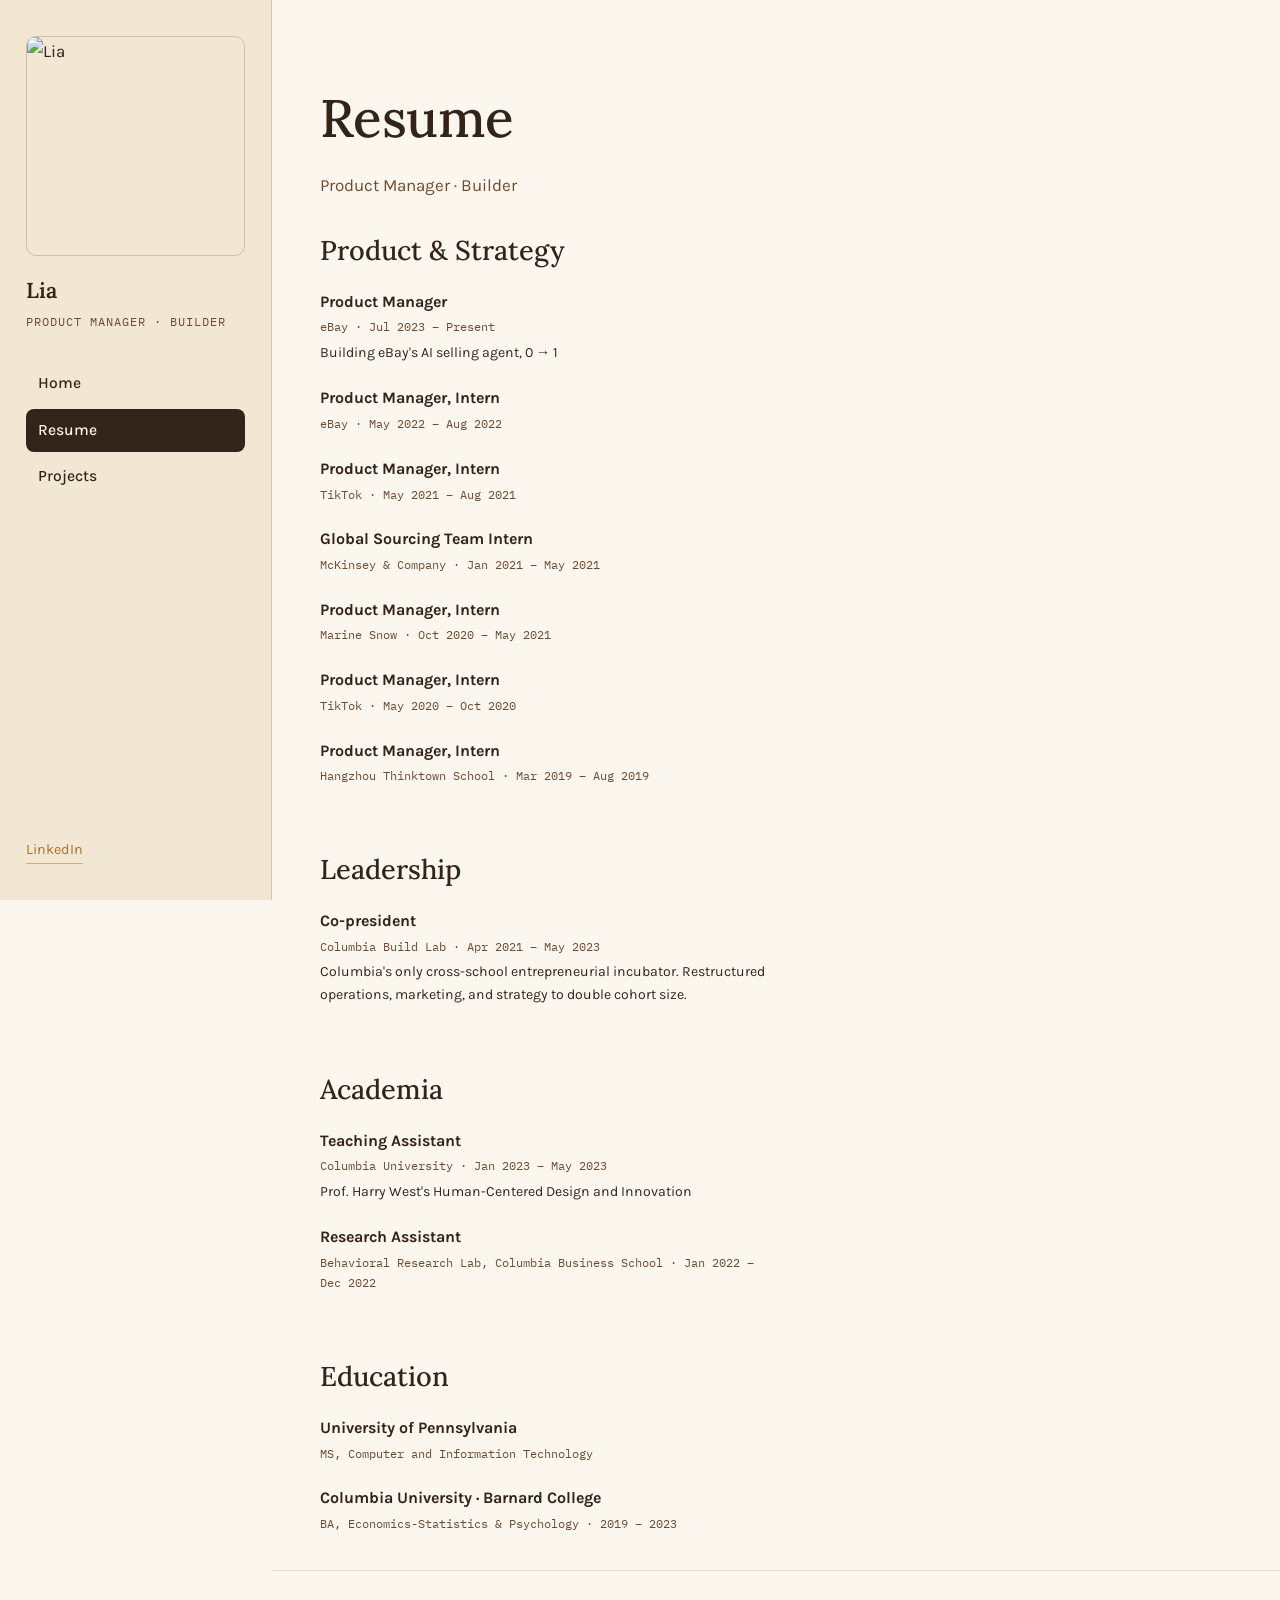
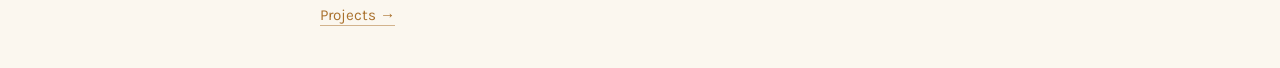
==== resume.html @ 02648bd3 "Add files via upload" ====
<!DOCTYPE html>
<html lang="en">
<head>
  <meta charset="UTF-8" />
  <meta name="viewport" content="width=device-width, initial-scale=1.0" />
  <title>Resume · Lia</title>
  <meta name="description" content="Lia's resume — product, leadership, research, and education." />
  <link rel="preconnect" href="https://fonts.googleapis.com" />
  <link rel="preconnect" href="https://fonts.gstatic.com" crossorigin />
  <link href="https://fonts.googleapis.com/css2?family=Lora:ital,wght@0,400;0,500;0,600;1,400&family=Karla:wght@400;500;700&family=IBM+Plex+Mono:wght@400;500&display=swap" rel="stylesheet" />
  <link rel="stylesheet" href="styles.css" />
</head>
<body>

  <aside class="sidebar">
    <img class="photo" src="images/lia.jpg" alt="Lia" />
    <a class="wordmark" href="index.html">Lia</a>
    <p class="role-line">Product Manager · Builder</p>
    <nav class="side-nav" aria-label="Main">
      <a href="index.html">Home</a>
      <a href="resume.html" aria-current="page">Resume</a>
      <a href="index.html#work">Projects</a>
    </nav>
    <div class="side-contact">
      <a href="https://www.linkedin.com/in/lia-ma-147604194/" target="_blank" rel="noopener">LinkedIn</a>
    </div>
  </aside>

  <main>
    <div class="case-hero resume-hero">
      <h1>Resume</h1>
      <p class="lede" style="color: var(--cocoa);">Product Manager · Builder</p>
    </div>

    <section class="resume-section reveal">
      <h2 class="resume-title">Product &amp; Strategy</h2>

      <div class="resume-entry">
        <h3>Product Manager</h3>
        <p class="entry-meta">eBay · Jul 2023 – Present</p>
        <p class="entry-note">Building eBay's AI selling agent, 0 → 1</p>
      </div>

      <div class="resume-entry">
        <h3>Product Manager, Intern</h3>
        <p class="entry-meta">eBay · May 2022 – Aug 2022</p>
      </div>

      <div class="resume-entry">
        <h3>Product Manager, Intern</h3>
        <p class="entry-meta">TikTok · May 2021 – Aug 2021</p>
      </div>

      <div class="resume-entry">
        <h3>Global Sourcing Team Intern</h3>
        <p class="entry-meta">McKinsey &amp; Company · Jan 2021 – May 2021</p>
      </div>

      <div class="resume-entry">
        <h3>Product Manager, Intern</h3>
        <p class="entry-meta">Marine Snow · Oct 2020 – May 2021</p>
      </div>

      <div class="resume-entry">
        <h3>Product Manager, Intern</h3>
        <p class="entry-meta">TikTok · May 2020 – Oct 2020</p>
      </div>

      <div class="resume-entry">
        <h3>Product Manager, Intern</h3>
        <p class="entry-meta">Hangzhou Thinktown School · Mar 2019 – Aug 2019</p>
      </div>
    </section>

    <section class="resume-section reveal">
      <h2 class="resume-title">Leadership</h2>

      <div class="resume-entry">
        <h3>Co-president</h3>
        <p class="entry-meta">Columbia Build Lab · Apr 2021 – May 2023</p>
        <p class="entry-note">Columbia's only cross-school entrepreneurial incubator. Restructured operations, marketing, and strategy to double cohort size.</p>
      </div>
    </section>

    <section class="resume-section reveal">
      <h2 class="resume-title">Academia</h2>

      <div class="resume-entry">
        <h3>Teaching Assistant</h3>
        <p class="entry-meta">Columbia University · Jan 2023 – May 2023</p>
        <p class="entry-note">Prof. Harry West's Human-Centered Design and Innovation</p>
      </div>

      <div class="resume-entry">
        <h3>Research Assistant</h3>
        <p class="entry-meta">Behavioral Research Lab, Columbia Business School · Jan 2022 – Dec 2022</p>
      </div>
    </section>

    <section class="resume-section reveal">
      <h2 class="resume-title">Education</h2>

      <div class="resume-entry">
        <h3>University of Pennsylvania</h3>
        <p class="entry-meta">MS, Computer and Information Technology</p>
      </div>

      <div class="resume-entry">
        <h3>Columbia University · Barnard College</h3>
        <p class="entry-meta">BA, Economics-Statistics &amp; Psychology · 2019 – 2023</p>
      </div>
    </section>

    <footer class="site-footer">
      <div>
        <a href="index.html#work">Projects →</a>
      </div>
      </footer>
  </main>

  <script src="script.js"></script>
</body>
</html>
---- styles.css ----
/* ============================================================
   Lia — personal site (v2: sidebar structure, warm identity)
   Palette: warm paper, butter, cocoa, dark-chocolate ink, caramel
   Rule: caramel = clickable. Nothing else gets the accent.
   Type: Lora (display) · Karla (body) · IBM Plex Mono (labels)
   Signature: recipe-card project framing
   ============================================================ */

:root {
  --paper: #FBF7EF;
  --butter: #F1E7D3;
  --cocoa: #6E4B33;
  --ink: #33241A;
  --caramel: #A9702C;

  --font-display: "Lora", Georgia, serif;
  --font-body: "Karla", "Helvetica Neue", sans-serif;
  --font-mono: "IBM Plex Mono", ui-monospace, monospace;

  --measure: 62ch;
  --pad: clamp(1.25rem, 4vw, 3rem);
  --sidebar-w: 17rem;
}

* { box-sizing: border-box; }

html { scroll-behavior: smooth; }

body {
  margin: 0;
  background: var(--paper);
  color: var(--ink);
  font-family: var(--font-body);
  font-size: 1.0625rem;
  line-height: 1.65;
  -webkit-font-smoothing: antialiased;
  display: grid;
  grid-template-columns: var(--sidebar-w) minmax(0, 1fr);
  min-height: 100vh;
}

/* ---------- sidebar ---------- */

.sidebar {
  background: var(--butter);
  border-right: 1px solid rgba(110, 75, 51, 0.22);
  padding: 2.25rem 1.6rem;
  position: sticky;
  top: 0;
  height: 100vh;
  display: flex;
  flex-direction: column;
  gap: 1.4rem;
}

.sidebar .photo {
  width: 100%;
  aspect-ratio: 1 / 1;
  border-radius: 10px;
  border: 1px solid rgba(110, 75, 51, 0.25);
  object-fit: cover;
  display: block;
}

.photo-placeholder {
  width: 100%;
  aspect-ratio: 1 / 1;
  border-radius: 10px;
  border: 1px dashed rgba(110, 75, 51, 0.45);
  background:
    radial-gradient(ellipse at 30% 25%, rgba(169, 112, 44, 0.16), transparent 55%),
    radial-gradient(ellipse at 70% 75%, rgba(110, 75, 51, 0.14), transparent 55%),
    var(--paper);
  display: grid;
  place-items: center;
  font-family: var(--font-mono);
  font-size: 0.75rem;
  color: var(--cocoa);
  text-align: center;
  padding: 0.75rem;
}

.sidebar .wordmark {
  font-family: var(--font-display);
  font-weight: 600;
  font-size: 1.35rem;
  color: var(--ink);
  text-decoration: none;
  line-height: 1.2;
}

.sidebar .role-line {
  font-family: var(--font-mono);
  font-size: 0.72rem;
  text-transform: uppercase;
  letter-spacing: 0.09em;
  color: var(--cocoa);
  margin: -0.9rem 0 0;
  line-height: 1.7;
}

.side-nav {
  display: flex;
  flex-direction: column;
  gap: 0.2rem;
  margin-top: 0.5rem;
}

.side-nav a {
  font-family: var(--font-body);
  font-weight: 500;
  font-size: 0.98rem;
  color: var(--ink);
  text-decoration: none;
  padding: 0.55rem 0.8rem;
  border-radius: 8px;
}

.side-nav a:hover { background: rgba(110, 75, 51, 0.10); }

.side-nav a[aria-current="page"],
.side-nav a.active {
  background: var(--ink);
  color: var(--paper);
}

.sidebar .side-contact {
  margin-top: auto;
  font-size: 0.9rem;
  display: flex;
  flex-direction: column;
  gap: 0.4rem;
}

/* ---------- links: the accent rule ---------- */

a { color: var(--caramel); }

main a:not(.recipe-card):not(.card-cta) {
  color: var(--caramel);
  text-decoration: none;
  border-bottom: 1px solid rgba(169, 112, 44, 0.5);
  padding-bottom: 1px;
}

main a:not(.recipe-card):hover { border-bottom-color: var(--caramel); }

.side-contact a {
  color: var(--caramel);
  text-decoration: none;
  border-bottom: 1px solid rgba(169, 112, 44, 0.5);
  align-self: flex-start;
  padding-bottom: 1px;
}

a:focus-visible {
  outline: 2px solid var(--caramel);
  outline-offset: 3px;
  border-radius: 2px;
}

/* ---------- main column ---------- */

main { min-width: 0; }

.hero {
  padding: clamp(2.5rem, 5vw, 4rem) var(--pad) clamp(1.5rem, 3vw, 2.25rem);
  max-width: 56rem;
}

.eyebrow {
  font-family: var(--font-mono);
  font-size: 0.78rem;
  text-transform: uppercase;
  letter-spacing: 0.14em;
  color: var(--cocoa);
  margin: 0 0 1.25rem;
}

h1 {
  font-family: var(--font-display);
  font-weight: 500;
  font-size: clamp(2rem, 4.5vw, 3.3rem);
  line-height: 1.12;
  margin: 0 0 1.5rem;
  letter-spacing: -0.01em;
}

h1 em { font-style: italic; color: var(--cocoa); }

.hero h1 { font-size: clamp(2.4rem, 5vw, 3.9rem); }

.hero .lede,
.hero .reach-out {
  font-size: 1.05rem;
  color: var(--ink);
  max-width: 52ch;
  margin: 0 0 1.1rem;
}

/* ---------- sections ---------- */

section { padding: clamp(2.25rem, 5vw, 4rem) var(--pad); }

.section-label {
  font-family: var(--font-mono);
  font-size: 0.78rem;
  text-transform: uppercase;
  letter-spacing: 0.14em;
  color: var(--cocoa);
  margin: 0 0 2rem;
  display: flex;
  align-items: center;
  gap: 0.9rem;
}

h2 {
  font-family: var(--font-display);
  font-weight: 500;
  font-size: clamp(1.5rem, 3vw, 2.1rem);
  line-height: 1.2;
  margin: 0 0 1rem;
}

h3 {
  font-family: var(--font-display);
  font-weight: 600;
  font-size: 1.25rem;
  margin: 2.25rem 0 0.6rem;
}

p, li { max-width: var(--measure); }

.about p { font-size: 1.08rem; }

/* ---------- recipe cards (signature) ---------- */

.cards {
  display: grid;
  grid-template-columns: repeat(auto-fill, 10.5rem);
  gap: 1.5rem;
  max-width: 68rem;
}

.recipe-card {
  display: block;
  text-decoration: none;
  color: inherit;
  transition: transform 180ms ease;
}

.recipe-card:hover,
.recipe-card:focus-visible {
  transform: translateY(-3px);
}

.card-thumb {
  aspect-ratio: 1 / 1;
  border-radius: 8px;
  border: 1px dashed rgba(110, 75, 51, 0.45);
  background:
    radial-gradient(ellipse at 25% 30%, rgba(169, 112, 44, 0.16), transparent 55%),
    radial-gradient(ellipse at 75% 70%, rgba(110, 75, 51, 0.14), transparent 55%),
    var(--paper);
  display: grid;
  place-items: center;
  font-family: var(--font-mono);
  font-size: 0.78rem;
  color: var(--cocoa);
  text-align: center;
  padding: 0.75rem;
  margin-bottom: 0.7rem;
  border-style: solid;
}

.card-thumb img {
  width: 100%;
  height: 100%;
  object-fit: cover;
  border-radius: 8px;
  display: block;
}

.card-category {
  font-family: var(--font-mono);
  font-size: 0.72rem;
  text-transform: uppercase;
  letter-spacing: 0.12em;
  color: var(--cocoa);
  margin: 0 0 0.3rem;
}

.section-sub {
  color: var(--cocoa);
  font-size: 1.02rem;
  margin: -1.25rem 0 2rem;
  max-width: 52ch;
}

.recipe-card h3 { margin: 0; font-size: 1rem; }

.recipe-meta {
  border-top: 1px dashed rgba(110, 75, 51, 0.4);
  padding-top: 1rem;
  display: grid;
  gap: 0.35rem;
  font-family: var(--font-mono);
  font-size: 0.78rem;
  color: var(--cocoa);
}

.recipe-meta span b {
  font-weight: 500;
  color: var(--ink);
  text-transform: uppercase;
  letter-spacing: 0.08em;
  margin-right: 0.4rem;
}

.card-cta {
  display: inline-block;
  margin-top: 1.2rem;
  font-family: var(--font-mono);
  font-size: 0.8rem;
  text-transform: uppercase;
  letter-spacing: 0.08em;
  color: var(--caramel);
  border-bottom: 1px solid var(--caramel);
  padding-bottom: 2px;
}

/* ---------- case study layout ---------- */

.case-hero {
  padding: clamp(3rem, 7vw, 5.5rem) var(--pad) clamp(1.75rem, 4vw, 2.5rem);
}

.case-layout {
  padding: 0 var(--pad) clamp(3rem, 6vw, 4.5rem);
  max-width: 52rem;
}

.recipe-aside {
  align-self: start;
  position: sticky;
  top: 1.5rem;
  background: var(--butter);
  border: 1px solid rgba(110, 75, 51, 0.25);
  border-radius: 10px;
  padding: 1.5rem;
}

.recipe-aside h4 {
  font-family: var(--font-display);
  font-size: 1.05rem;
  margin: 0 0 1rem;
}

.recipe-aside dl { margin: 0; font-size: 0.9rem; }

.recipe-aside dt {
  font-family: var(--font-mono);
  font-size: 0.72rem;
  text-transform: uppercase;
  letter-spacing: 0.1em;
  color: var(--cocoa);
  margin-top: 1rem;
}

.recipe-aside dt:first-child { margin-top: 0; }

.recipe-aside dd { margin: 0.25rem 0 0; color: var(--ink); }

.back-link {
  display: inline-block;
  font-family: var(--font-mono);
  font-size: 0.8rem;
  text-transform: uppercase;
  letter-spacing: 0.08em;
  margin-bottom: 1.5rem;
}

/* ---------- resume (compact, scannable) ---------- */

.resume-hero { padding-bottom: 0.25rem; }
.resume-hero .lede { margin: 0; }

.resume-section {
  max-width: 46rem;
  padding-top: 1.9rem;
  padding-bottom: 0.9rem;
}

.resume-title {
  font-family: var(--font-display);
  font-weight: 500;
  font-size: clamp(1.35rem, 2.2vw, 1.7rem);
  margin: 0 0 1.4rem;
}

.resume-entry { margin: 0 0 1.35rem; }

.resume-entry h3 {
  font-family: var(--font-body);
  font-weight: 700;
  font-size: 1rem;
  margin: 0 0 0.15rem;
}

.resume-entry .entry-meta {
  font-family: var(--font-mono);
  font-size: 0.76rem;
  color: var(--cocoa);
  margin: 0 0 0.2rem;
}

.resume-entry .entry-note {
  margin: 0;
  color: var(--ink);
  font-size: 0.88rem;
}

/* ---------- images / placeholders ---------- */

figure { margin: 2.25rem 0; max-width: 100%; }

figure img {
  width: 100%;
  border-radius: 8px;
  border: 1px solid rgba(110, 75, 51, 0.2);
  display: block;
}

figcaption {
  font-family: var(--font-mono);
  font-size: 0.75rem;
  color: var(--cocoa);
  margin-top: 0.6rem;
}

.img-placeholder {
  aspect-ratio: 16 / 9;
  border-radius: 8px;
  border: 1px dashed rgba(110, 75, 51, 0.45);
  background:
    radial-gradient(ellipse at 25% 30%, rgba(169, 112, 44, 0.16), transparent 55%),
    radial-gradient(ellipse at 75% 70%, rgba(110, 75, 51, 0.14), transparent 55%),
    var(--butter);
  display: grid;
  place-items: center;
  font-family: var(--font-mono);
  font-size: 0.8rem;
  color: var(--cocoa);
  text-align: center;
  padding: 1rem;
}

/* ---------- writing / footer ---------- */

.writing-note {
  background: var(--butter);
  border-left: 3px solid var(--cocoa);
  padding: 1.4rem 1.6rem;
  border-radius: 0 8px 8px 0;
  max-width: 46rem;
}

.writing-note p { margin: 0 0 0.75rem; }
.writing-note p:last-child { margin: 0; }

.site-footer {
  border-top: 1px solid rgba(51, 36, 26, 0.12);
  padding: 2rem var(--pad) 2.5rem;
  display: flex;
  flex-wrap: wrap;
  gap: 1rem 2rem;
  justify-content: space-between;
  align-items: baseline;
  font-size: 0.95rem;
  color: var(--cocoa);
}

.site-footer a {
  color: var(--caramel);
  text-decoration: none;
  border-bottom: 1px solid rgba(169, 112, 44, 0.5);
  margin-right: 1.25rem;
}

/* ---------- reveal animation (respects reduced motion) ---------- */

.reveal {
  opacity: 0;
  transform: translateY(14px);
  transition: opacity 500ms ease, transform 500ms ease;
}

.reveal.visible { opacity: 1; transform: none; }

@media (prefers-reduced-motion: reduce) {
  html { scroll-behavior: auto; }
  .reveal { opacity: 1; transform: none; transition: none; }
  .recipe-card { transition: none; }
}

/* ---------- status pill ---------- */

.pill {
  display: inline-block;
  font-family: var(--font-mono);
  font-size: 0.72rem;
  text-transform: uppercase;
  letter-spacing: 0.08em;
  padding: 0.25rem 0.7rem;
  border-radius: 999px;
  border: 1px solid var(--cocoa);
  color: var(--cocoa);
  margin-bottom: 1rem;
}

/* ---------- mobile: sidebar becomes top block ---------- */

@media (max-width: 52rem) {
  body { grid-template-columns: 1fr; }

  .sidebar {
    position: static;
    height: auto;
    flex-direction: row;
    flex-wrap: wrap;
    align-items: center;
    gap: 0.9rem 1.1rem;
    padding: 1.25rem var(--pad);
    border-right: none;
    border-bottom: 1px solid rgba(110, 75, 51, 0.22);
  }

  .sidebar .photo,
  .photo-placeholder {
    width: 3.25rem;
    aspect-ratio: 1 / 1;
    font-size: 0;
    padding: 0;
  }

  .sidebar .role-line { display: none; }

  .side-nav {
    flex-direction: row;
    flex-wrap: wrap;
    width: 100%;
    margin-top: 0;
    gap: 0.15rem;
  }

  .side-nav a { padding: 0.4rem 0.7rem; font-size: 0.92rem; }

  .sidebar .side-contact { display: none; }
}
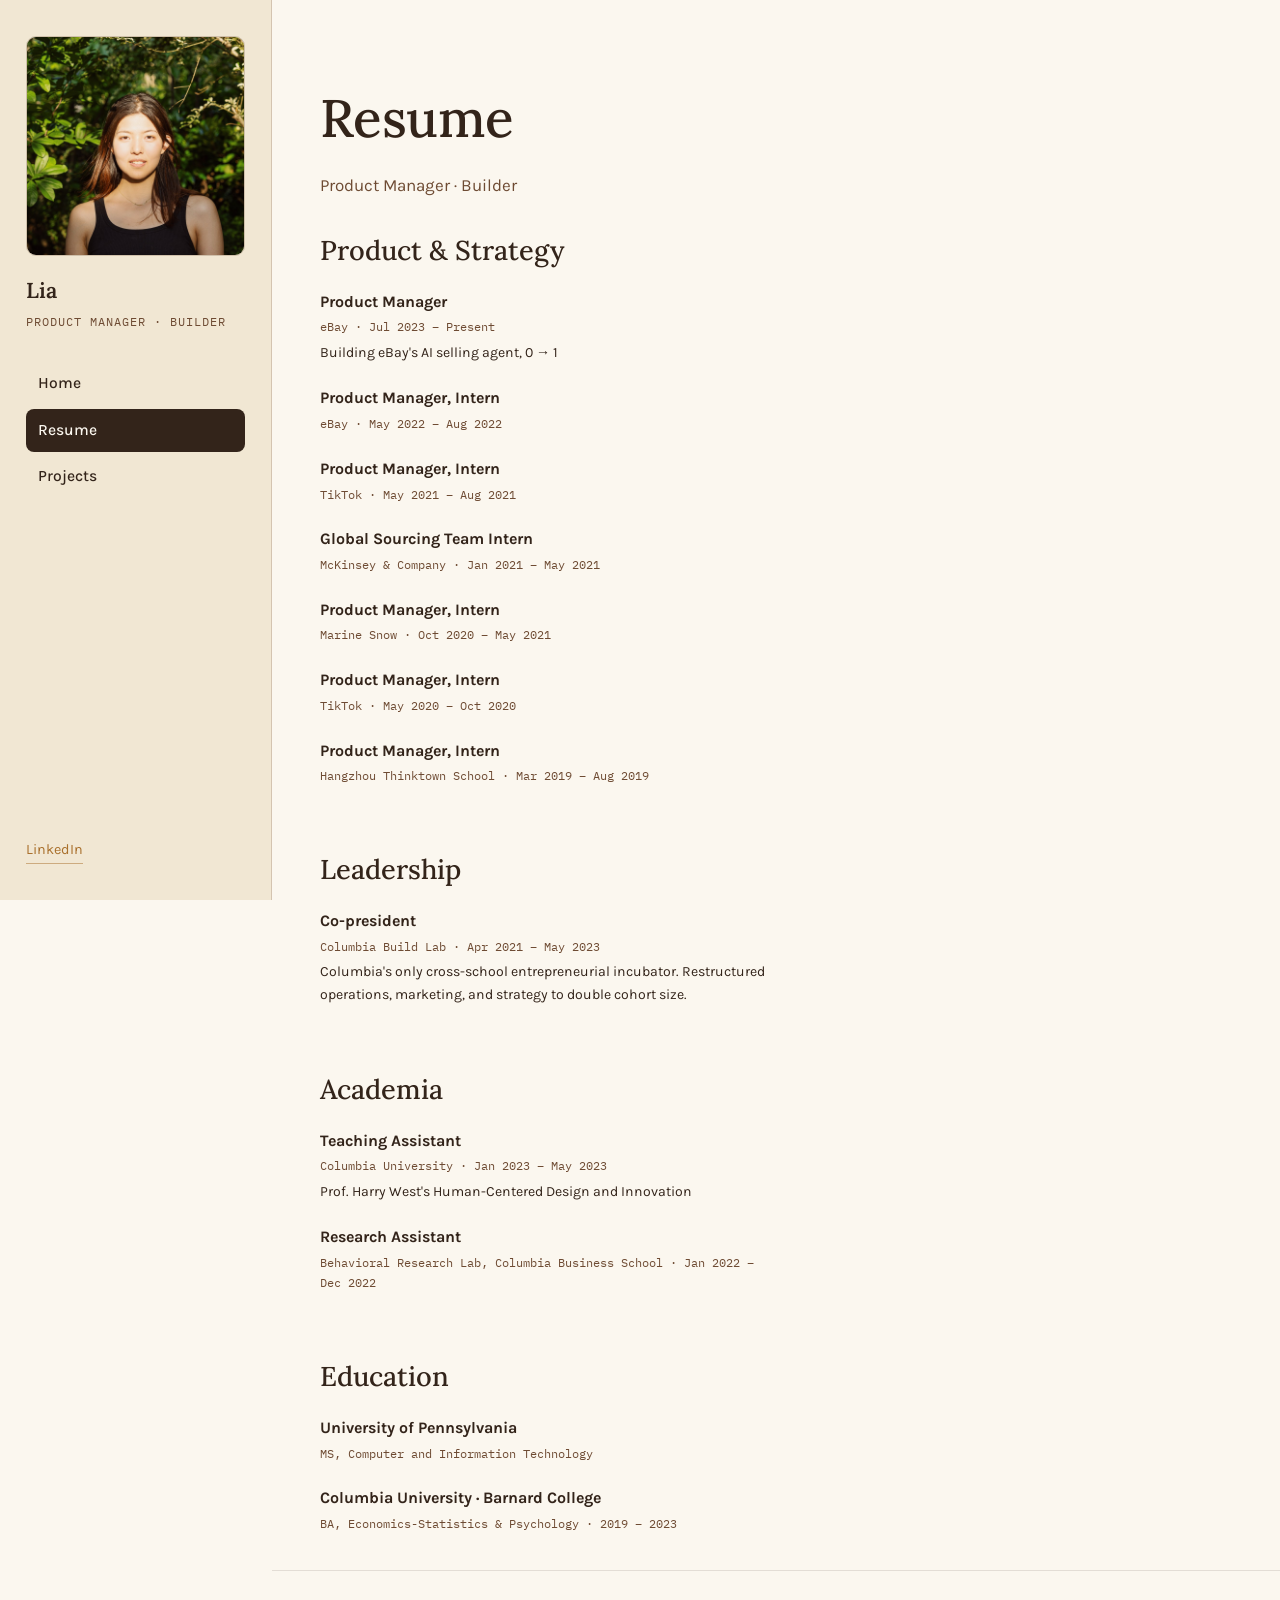
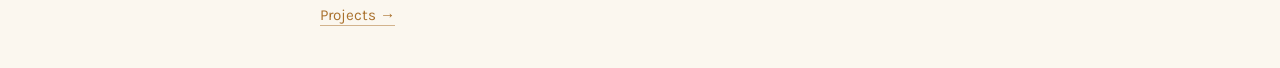
==== commit 4d79fdaa: "new version" ====
--- a/resume.html
+++ b/resume.html
@@ -13,7 +13,7 @@
 <body>
 
   <aside class="sidebar">
-    <img class="photo" src="images/lia.jpg" alt="Lia" />
+    <img class="photo" src="lia.jpg" alt="Lia" />
     <a class="wordmark" href="index.html">Lia</a>
     <p class="role-line">Product Manager · Builder</p>
     <nav class="side-nav" aria-label="Main">
